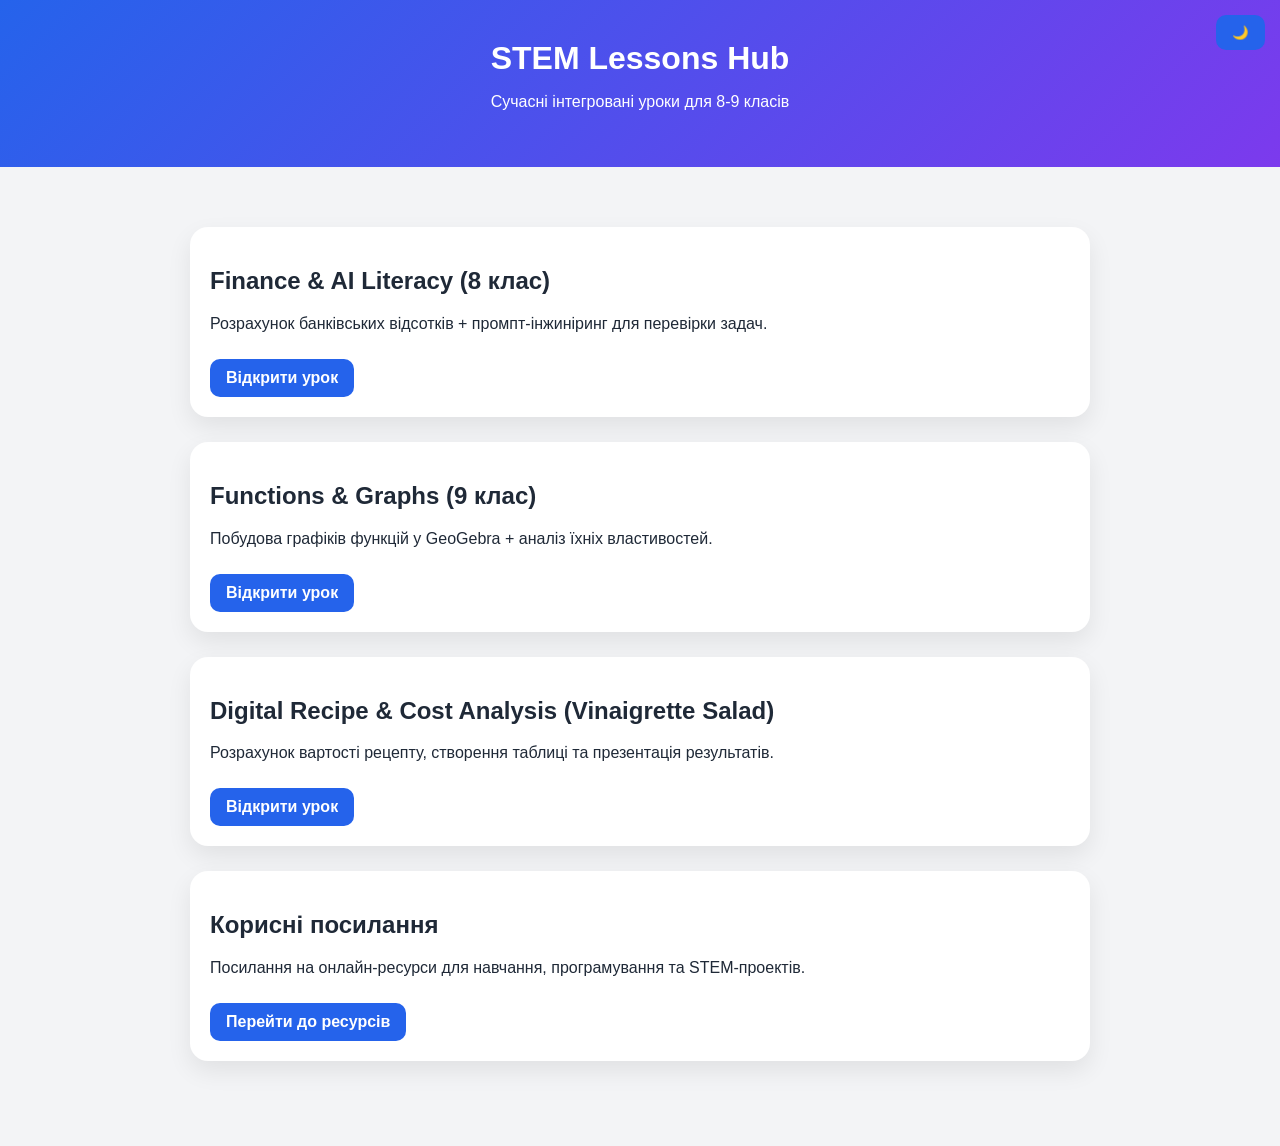
==== index.html @ 32165106 "Rename main page to index for better work of GitHub Pages" ====
<!DOCTYPE html>
<html lang="uk">
<head>
<meta charset="UTF-8">
<meta name="viewport" content="width=device-width, initial-scale=1.0">
<title>STEM Lessons Hub | Сучасний заклад освіти</title>
<style>
:root{
--bg:#f3f4f6;
--card:#ffffff;
--text:#1f2937;
--accent:#2563eb;
--grad:linear-gradient(135deg,#2563eb,#7c3aed);
}

body.dark{
--bg:#0f172a;
--card:#1e293b;
--text:#f1f5f9;
--accent:#60a5fa;
}

body{
margin:0;
font-family:'Segoe UI',sans-serif;
background:var(--bg);
color:var(--text);
transition:0.4s;
}

header{
background:var(--grad);
color:white;
padding:40px 20px;
text-align:center;
}

header h1{margin:0;font-size:32px;}

.container{
max-width:900px;
margin:40px auto;
padding:20px;
}

.card{
background:var(--card);
padding:20px;
border-radius:18px;
margin-bottom:25px;
box-shadow:0 10px 25px rgba(0,0,0,0.08);
transition:0.3s;
}

.card:hover{transform:translateY(-5px);}
.card a{color:white; text-decoration:none; font-weight:bold;}

.btn{
display:inline-block;
margin-top:10px;
padding:10px 16px;
background:var(--accent);
color:white;
border:none;
border-radius:10px;
cursor:pointer;
text-decoration:none;
font-weight:bold;
}

button{
position:fixed;
top:15px;
right:15px;
background:var(--accent);
border:none;
color:white;
padding:10px 16px;
border-radius:10px;
cursor:pointer;
}
</style>
</head>
<body>

<button onclick="toggleTheme()">🌙</button>

<header>
<h1>STEM Lessons Hub</h1>
<p>Сучасні інтегровані уроки для 8-9 класів</p>
</header>

<div class="container">

<div class="card">
<h2>Finance & AI Literacy (8 клас)</h2>
<p>Розрахунок банківських відсотків + промпт-інжиніринг для перевірки задач.</p>
<a href="lesson_one.html" target="_blank" class="btn">Відкрити урок</a>
</div>

<div class="card">
<h2>Functions & Graphs (9 клас)</h2>
<p>Побудова графіків функцій у GeoGebra + аналіз їхніх властивостей.</p>
<a href="lesson_two.html" target="_blank" class="btn">Відкрити урок</a>
</div>

<div class="card">
<h2>Digital Recipe & Cost Analysis (Vinaigrette Salad)</h2>
<p>Розрахунок вартості рецепту, створення таблиці та презентація результатів.</p>
<a href="lesson_three.html" target="_blank" class="btn">Відкрити урок</a>
</div>

<div class="card">
<h2>Корисні посилання</h2>
<p>Посилання на онлайн-ресурси для навчання, програмування та STEM-проектів.</p>
<a href="resources.html" target="_blank" class="btn">Перейти до ресурсів</a>
</div>

</div>

<script>
function toggleTheme(){
document.body.classList.toggle("dark");
}
</script>

</body>
</html>
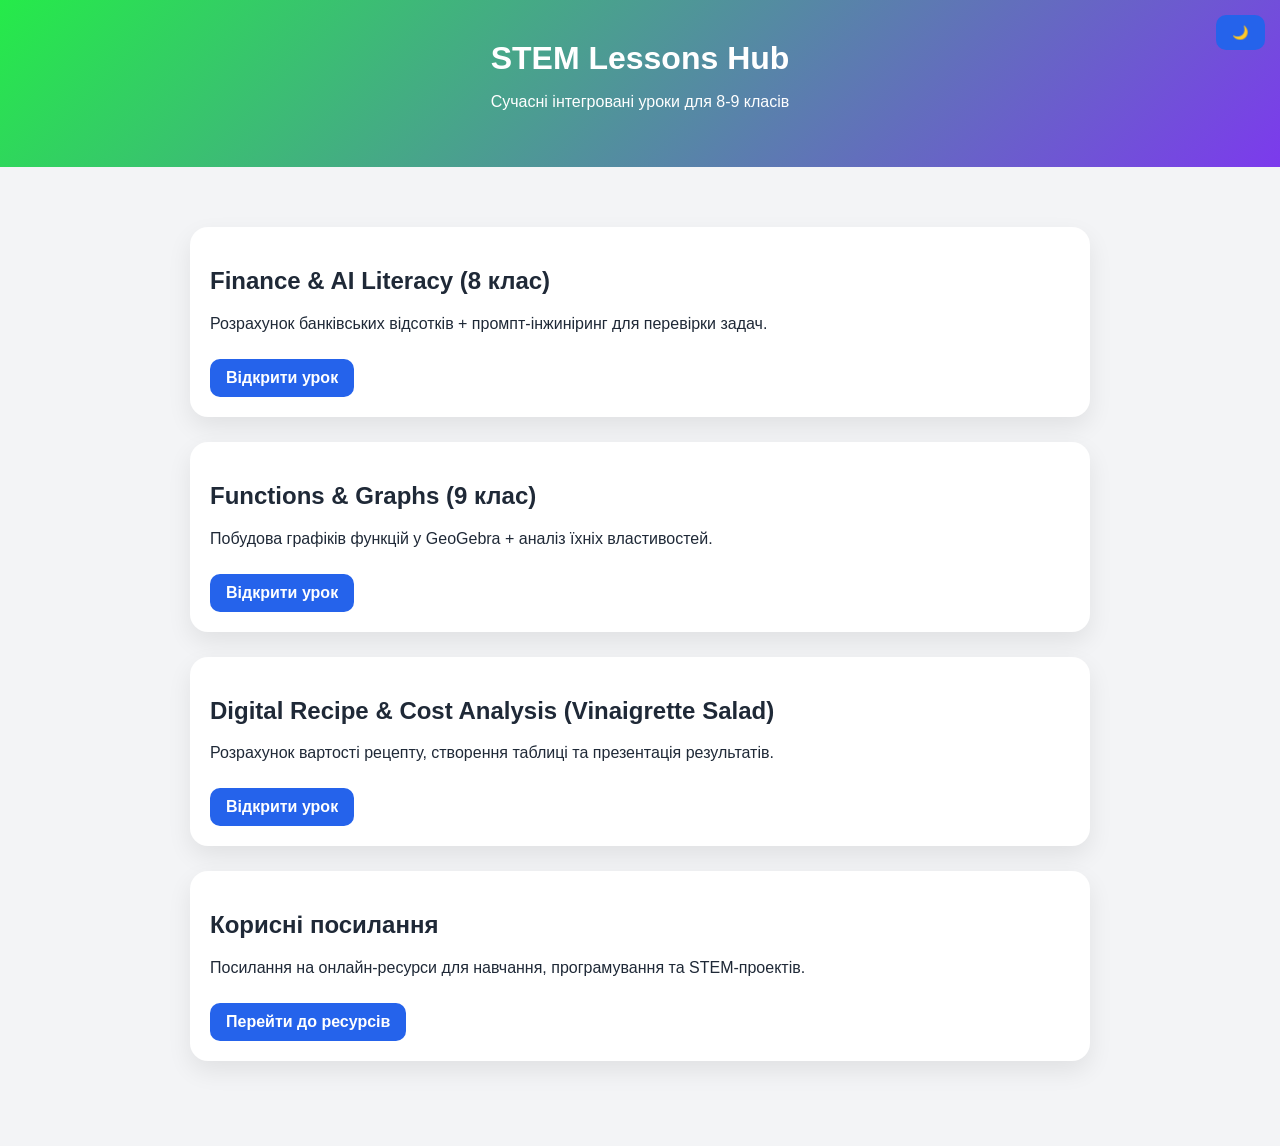
==== commit 2e75f6ae: "Test commit" ====
--- a/index.html
+++ b/index.html
@@ -10,7 +10,7 @@
 --card:#ffffff;
 --text:#1f2937;
 --accent:#2563eb;
---grad:linear-gradient(135deg,#2563eb,#7c3aed);
+--grad:linear-gradient(135deg,#25eb49,#7c3aed);
 }
 
 body.dark{
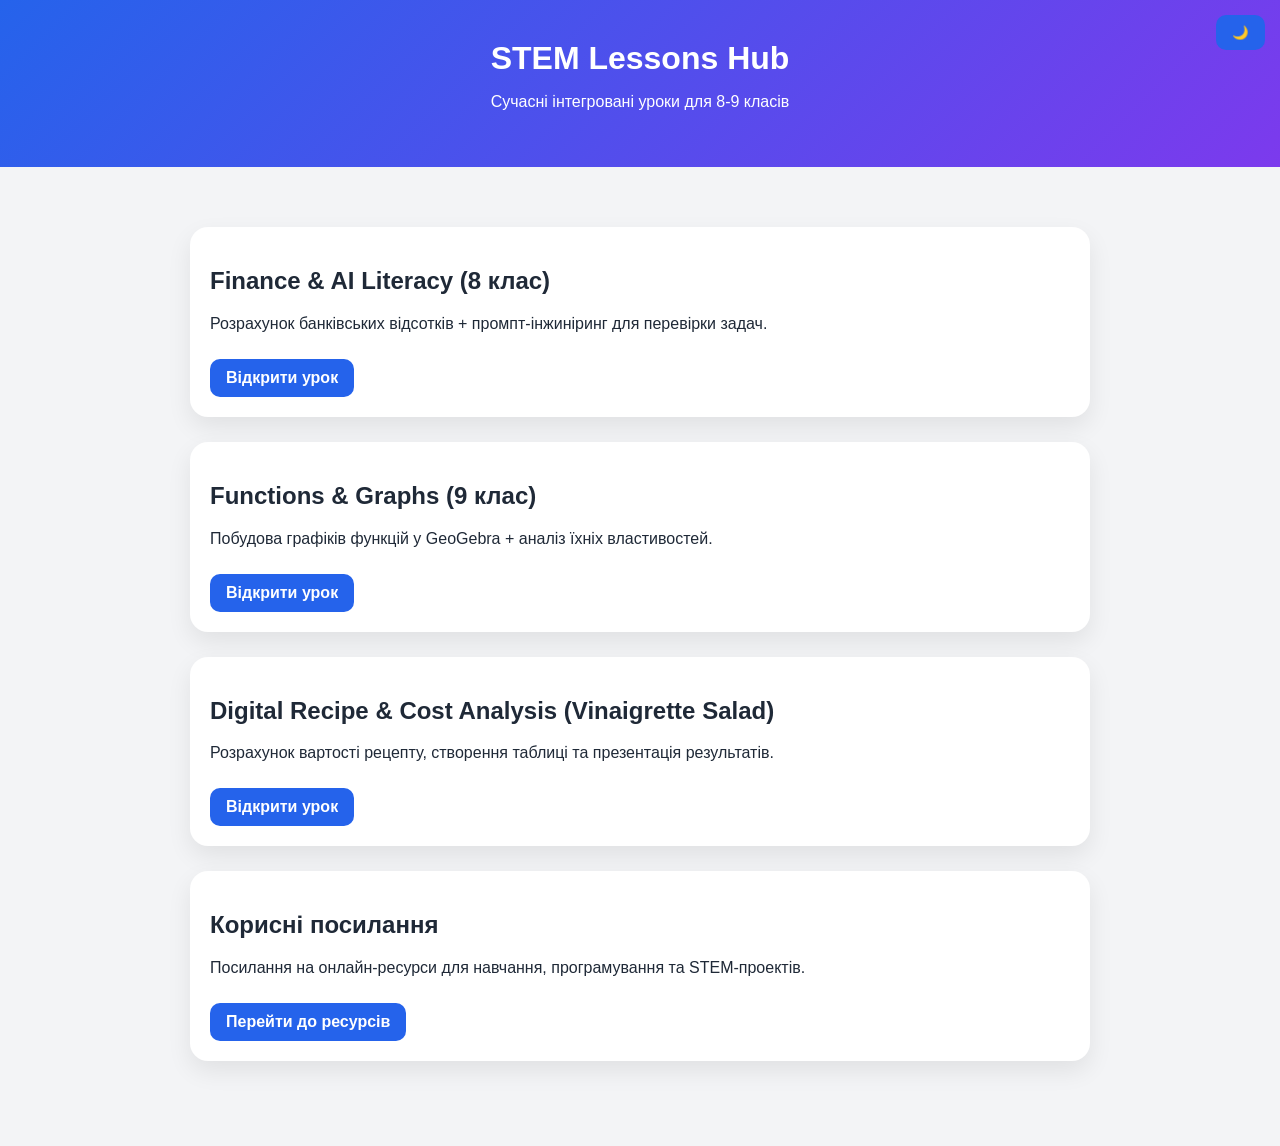
==== commit 6e8f593c: "Remove README.md" ====
--- a/index.html
+++ b/index.html
@@ -10,7 +10,7 @@
 --card:#ffffff;
 --text:#1f2937;
 --accent:#2563eb;
---grad:linear-gradient(135deg,#25eb49,#7c3aed);
+--grad:linear-gradient(135deg,#2563eb,#7c3aed);
 }
 
 body.dark{
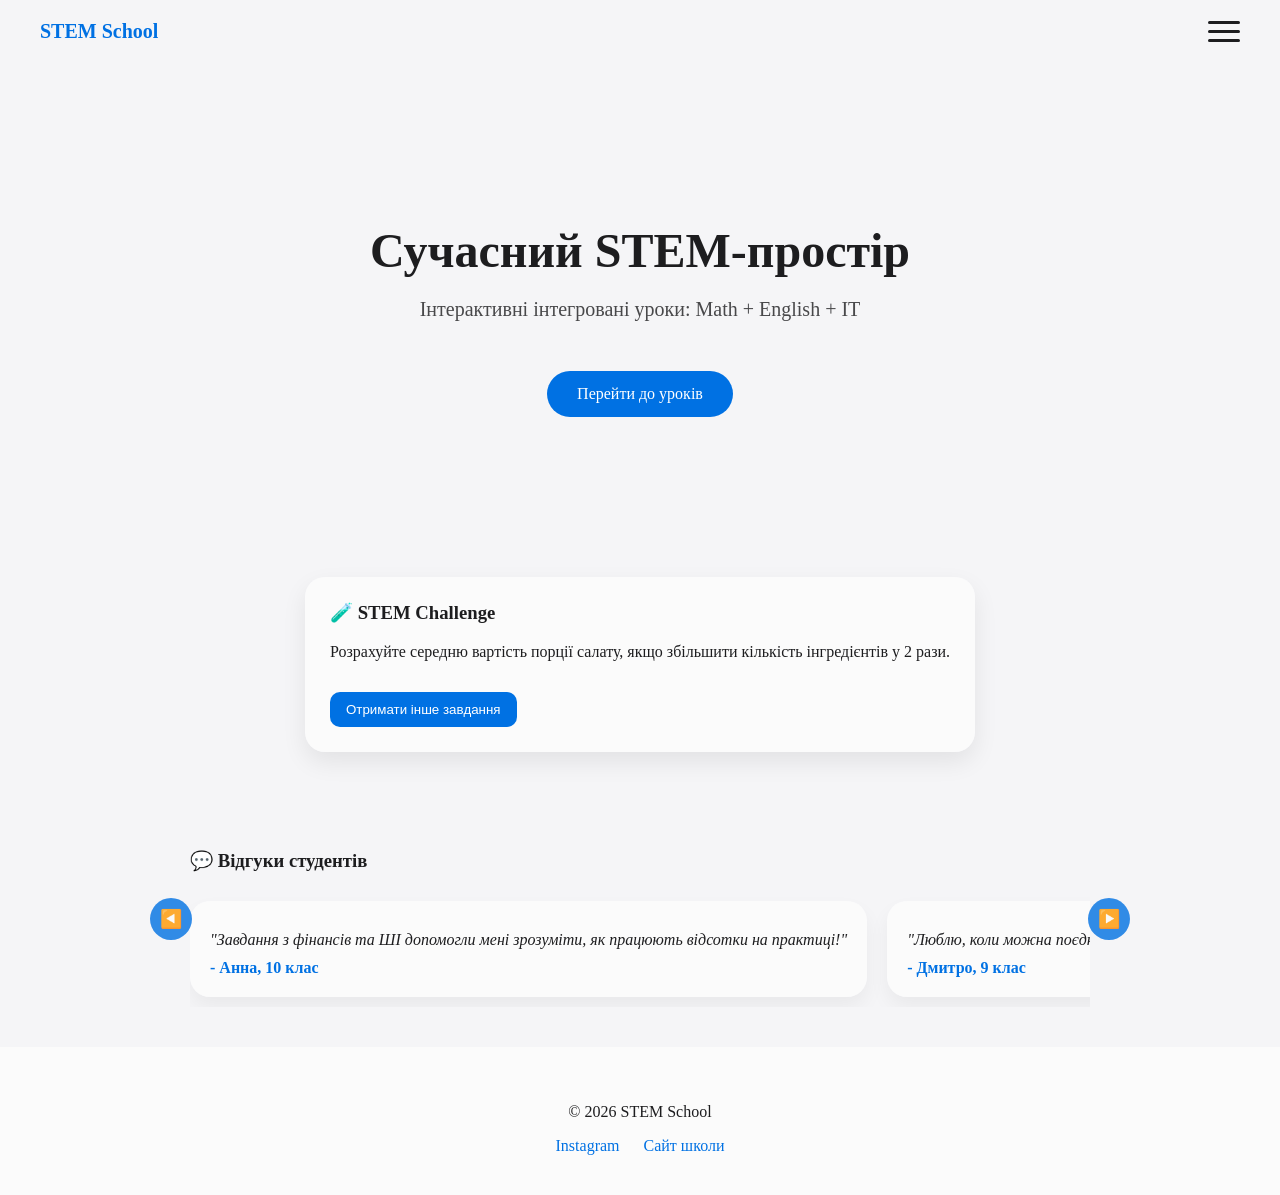
==== commit 9b856fd1: "New hotfix" ====
--- a/index.html
+++ b/index.html
@@ -3,125 +3,420 @@
 <head>
 <meta charset="UTF-8">
 <meta name="viewport" content="width=device-width, initial-scale=1.0">
-<title>STEM Lessons Hub | Сучасний заклад освіти</title>
+<title>STEM Education Platform</title>
+
 <style>
 :root{
---bg:#f3f4f6;
---card:#ffffff;
---text:#1f2937;
---accent:#2563eb;
---grad:linear-gradient(135deg,#2563eb,#7c3aed);
+--bg:#f5f5f7;
+--card:rgba(255,255,255,0.6);
+--text:#1d1d1f;
+--accent:#0071e3;
+--menu-bg:rgba(255,255,255,0.75);
 }
 
 body.dark{
---bg:#0f172a;
---card:#1e293b;
---text:#f1f5f9;
---accent:#60a5fa;
+--bg:#0f0f14;
+--card:rgba(30,30,35,0.6);
+--text:#f5f5f7;
+--accent:#4da3ff;
+--menu-bg:rgba(20,20,25,0.85);
 }
 
 body{
 margin:0;
-font-family:'Segoe UI',sans-serif;
+font-family:-apple-system,BlinkMacSystemFont,"Segoe UI",Roboto;
 background:var(--bg);
 color:var(--text);
+transition:background 0.4s ease,color 0.4s ease;
+overflow-x:hidden;
+display:flex;
+flex-direction:column;
+min-height:100vh;
+}
+
+/* Header */
+header{
+display:flex;
+justify-content:space-between;
+align-items:center;
+padding:20px 40px;
+font-weight:600;
+font-size:20px;
+}
+
+.logo{
+color:var(--accent);
+}
+
+/* Apple Button */
+.menu-btn{
+width:32px;
+height:22px;
+position:relative;
+cursor:pointer;
+z-index:2000;
+}
+
+.menu-btn span{
+position:absolute;
+width:100%;
+height:3px;
+background:var(--text);
+border-radius:3px;
 transition:0.4s;
 }
 
-header{
-background:var(--grad);
-color:white;
-padding:40px 20px;
-text-align:center;
-}
-
-header h1{margin:0;font-size:32px;}
-
-.container{
-max-width:900px;
-margin:40px auto;
-padding:20px;
-}
-
-.card{
-background:var(--card);
-padding:20px;
-border-radius:18px;
-margin-bottom:25px;
-box-shadow:0 10px 25px rgba(0,0,0,0.08);
+.menu-btn span:nth-child(1){top:0;}
+.menu-btn span:nth-child(2){top:9px;}
+.menu-btn span:nth-child(3){top:18px;}
+
+.menu-btn.active span:nth-child(1){
+transform:rotate(45deg);
+top:9px;
+}
+.menu-btn.active span:nth-child(2){
+opacity:0;
+}
+.menu-btn.active span:nth-child(3){
+transform:rotate(-45deg);
+top:9px;
+}
+
+/* Fullscreen Glass Menu */
+.sidebar{
+position:fixed;
+top:0;
+left:0;
+width:100%;
+height:100%;
+background:var(--menu-bg);
+backdrop-filter:blur(20px);
+-webkit-backdrop-filter:blur(20px);
+display:flex;
+flex-direction:column;
+justify-content:center;
+align-items:center;
+gap:30px;
+transform:translateY(-100%);
+transition:transform 0.6s cubic-bezier(.16,1,.3,1);
+z-index:1500;
+}
+
+.sidebar.active{
+transform:translateY(0);
+}
+
+.sidebar a{
+font-size:28px;
+text-decoration:none;
+color:var(--text);
+font-weight:500;
 transition:0.3s;
 }
 
-.card:hover{transform:translateY(-5px);}
-.card a{color:white; text-decoration:none; font-weight:bold;}
-
-.btn{
-display:inline-block;
-margin-top:10px;
-padding:10px 16px;
+.sidebar a:hover{
+color:var(--accent);
+transform:scale(1.05);
+}
+
+/* Dark Mode Toggle */
+.theme-toggle{
+margin-top:40px;
+padding:12px 28px;
+border-radius:30px;
+border:2px solid var(--accent);
+background:transparent;
+color:var(--accent);
+font-size:16px;
+cursor:pointer;
+transition:0.3s;
+}
+
+.theme-toggle:hover{
 background:var(--accent);
 color:white;
-border:none;
-border-radius:10px;
-cursor:pointer;
+}
+
+/* Hero */
+.hero{
+text-align:center;
+padding:120px 20px;
+flex: 1;
+}
+
+.hero h1{
+font-size:48px;
+margin-bottom:20px;
+}
+
+.hero p{
+font-size:20px;
+opacity:0.8;
+flex:1;
+}
+
+.button{
+display:inline-block;
+margin-top:30px;
+padding:14px 30px;
+border-radius:30px;
+background:var(--accent);
+color:white;
 text-decoration:none;
-font-weight:bold;
-}
-
-button{
-position:fixed;
-top:15px;
-right:15px;
-background:var(--accent);
-border:none;
-color:white;
-padding:10px 16px;
-border-radius:10px;
-cursor:pointer;
+font-weight:500;
+transition:0.3s;
+}
+
+.button:hover{
+opacity:0.85;
+}
+
+/* STEM Challenge */
+.stem-challenge{
+  max-width:900px;
+  margin:40px auto;
+  background:var(--card);
+  padding:25px;
+  border-radius:20px;
+  text-align:left;
+  box-shadow:0 10px 25px rgba(0,0,0,0.08);
+}
+.stem-challenge h3{margin-top:0;}
+.stem-challenge button{
+  margin-top:15px;
+  padding:10px 16px;
+  border:none;
+  border-radius:10px;
+  background:var(--accent);
+  color:white;
+  cursor:pointer;
+  transition:0.3s;
+}
+.stem-challenge button:hover{opacity:0.85;}
+
+/* Reviews */
+.reviews{
+  max-width:900px;
+  margin:40px auto;
+  padding:0 20px;
+  position:relative;
+}
+
+.review-row{
+  display:flex;
+  gap:20px;
+  overflow-x:auto;
+  padding:10px 0;
+  scroll-behavior:smooth;
+}
+
+.review-row::-webkit-scrollbar{
+  height:8px;
+}
+
+.review-row::-webkit-scrollbar-thumb{
+  background:var(--accent);
+  border-radius:4px;
+}
+
+.review-row::-webkit-scrollbar-track{
+  background:rgba(0,0,0,0.05);
+}
+
+.review-card{
+  min-width:250px;
+  flex:0 0 auto;
+  background:var(--card);
+  padding:20px;
+  border-radius:20px;
+  box-shadow:0 10px 20px rgba(0,0,0,0.05);
+}
+.review-card p{
+  margin:10px 0;
+  font-style:italic;
+}
+.review-card span{
+  font-weight:bold;
+  color:var(--accent);
+}
+
+/* Review Navigation Buttons */
+.review-btn{
+  position:absolute;
+  top:50%;
+  transform:translateY(-50%);
+  background:var(--accent);
+  color:white;
+  border:none;
+  padding:10px;
+  border-radius:50%;
+  cursor:pointer;
+  z-index:10;
+  font-size:18px;
+  opacity:0.8;
+  transition:0.3s;
+}
+.review-btn:hover{opacity:1;}
+
+#prev-review{left:-20px;}
+#next-review{right:-20px;}
+
+/* Footer */
+footer{
+text-align:center;
+padding:40px 20px;
+background:var(--card);
+margin-top:auto;
+}
+
+footer a{
+margin:0 10px;
+color:var(--accent);
+text-decoration:none;
+font-weight:500;
 }
 </style>
 </head>
 <body>
 
-<button onclick="toggleTheme()">🌙</button>
-
 <header>
-<h1>STEM Lessons Hub</h1>
-<p>Сучасні інтегровані уроки для 8-9 класів</p>
+<div class="logo">STEM School</div>
+
+<div class="menu-btn" id="menuBtn">
+<span></span>
+<span></span>
+<span></span>
+</div>
 </header>
 
-<div class="container">
-
-<div class="card">
-<h2>Finance & AI Literacy (8 клас)</h2>
-<p>Розрахунок банківських відсотків + промпт-інжиніринг для перевірки задач.</p>
-<a href="lesson_one.html" target="_blank" class="btn">Відкрити урок</a>
+<!-- Apple Fullscreen Menu -->
+<div class="sidebar" id="sidebar">
+<a href="resources.html">Корисні ресурси</a>
+<a href="menu.html">Меню уроків</a>
+
+<button class="theme-toggle" id="themeToggle">
+🌙 Темна тема
+</button>
 </div>
 
-<div class="card">
-<h2>Functions & Graphs (9 клас)</h2>
-<p>Побудова графіків функцій у GeoGebra + аналіз їхніх властивостей.</p>
-<a href="lesson_two.html" target="_blank" class="btn">Відкрити урок</a>
-</div>
-
-<div class="card">
-<h2>Digital Recipe & Cost Analysis (Vinaigrette Salad)</h2>
-<p>Розрахунок вартості рецепту, створення таблиці та презентація результатів.</p>
-<a href="lesson_three.html" target="_blank" class="btn">Відкрити урок</a>
-</div>
-
-<div class="card">
-<h2>Корисні посилання</h2>
-<p>Посилання на онлайн-ресурси для навчання, програмування та STEM-проектів.</p>
-<a href="resources.html" target="_blank" class="btn">Перейти до ресурсів</a>
-</div>
-
-</div>
+<section class="hero">
+<h1>Сучасний STEM-простір</h1>
+<p>Інтерактивні інтегровані уроки: Math + English + IT</p>
+<a href="menu.html" class="button">Перейти до уроків</a>
+</section>
+
+<section class="stem-challenge">
+  <h3>🧪 STEM Challenge</h3>
+  <p id="challenge-text"></p>
+  <button onclick="newChallenge()">Отримати інше завдання</button>
+</section>
+
+<section class="reviews">
+  <h3>💬 Відгуки студентів</h3>
+  <button class="review-btn" id="prev-review">◀️</button>
+  <div class="review-row" id="review-row">
+    <div class="review-card">
+      <p>"Завдання з фінансів та ШІ допомогли мені зрозуміти, як працюють відсотки на практиці!"</p>
+      <span>- Анна, 10 клас</span>
+    </div>
+    <div class="review-card">
+      <p>"Люблю, коли можна поєднати англійську і математику в одному уроці – це реально мотивує!"</p>
+      <span>- Дмитро, 9 клас</span>
+    </div>
+    <div class="review-card">
+      <p>"Практика з Excel/Google Sheets допомогла мені створювати власні фінансові таблиці."</p>
+      <span>- Софія, 11 клас</span>
+    </div>
+    <div class="review-card">
+      <p>"STEM-завдання мотивують робити все практично та цікаво!"</p>
+      <span>- Ігор, 10 клас</span>
+    </div>
+  </div>
+  <button class="review-btn" id="next-review">▶️</button>
+</section>
+
+<footer>
+<p>© 2026 STEM School</p>
+<a href="https://www.instagram.com/gimnasium942024/" target="_blank">Instagram</a>
+<a href="https://school94zp.klasna.com/" target="_blank">Сайт школи</a>
+</footer>
 
 <script>
-function toggleTheme(){
+const menuBtn = document.getElementById("menuBtn");
+const sidebar = document.getElementById("sidebar");
+const themeToggle = document.getElementById("themeToggle");
+
+/* Menu Toggle */
+menuBtn.addEventListener("click", () => {
+menuBtn.classList.toggle("active");
+sidebar.classList.toggle("active");
+document.body.style.overflow = sidebar.classList.contains("active") ? "hidden" : "auto";
+});
+
+/* Theme Toggle */
+function updateThemeButton(){
+themeToggle.textContent = document.body.classList.contains("dark") ? "☀️ Світла тема" : "🌙 Темна тема";
+}
+
+themeToggle.addEventListener("click", () => {
 document.body.classList.toggle("dark");
-}
+localStorage.setItem("theme", document.body.classList.contains("dark") ? "dark" : "light");
+updateThemeButton();
+});
+
+/* Load Saved Theme */
+if(localStorage.getItem("theme") === "dark"){
+document.body.classList.add("dark");
+}
+
+updateThemeButton();
+
+/* STEM Challenges */
+const challenges = [
+  "Розрахуйте середню вартість порції салату, якщо збільшити кількість інгредієнтів у 2 рази.",
+  "Створіть формули в Google Sheets для автоматичного підрахунку вартості страви.",
+  "Проаналізуйте, як зміна ціни інгредієнтів впливає на загальний бюджет рецепту.",
+  "Побудуйте графік залежності вартості від кількості порцій у Excel або Sheets.",
+  "Створіть таблицю для порівняння вартості декількох рецептів та визначте найдешевший варіант."
+];
+
+function newChallenge(){
+  const idx = Math.floor(Math.random()*challenges.length);
+  document.getElementById("challenge-text").textContent = challenges[idx];
+}
+
+newChallenge();
+
+/* Reviews AutoScroll */
+const reviewRow = document.getElementById("review-row");
+let autoScroll = true;
+let scrollPos = 0;
+
+function autoScrollReviews(){
+  if(autoScroll){
+    scrollPos += 1;
+    if(scrollPos >= reviewRow.scrollWidth - reviewRow.clientWidth){
+      scrollPos = 0;
+    }
+    reviewRow.scrollTo({left: scrollPos, behavior:'smooth'});
+  }
+  requestAnimationFrame(autoScrollReviews);
+}
+autoScrollReviews();
+
+/* Pause on Hover */
+reviewRow.addEventListener("mouseenter", ()=> autoScroll=false);
+reviewRow.addEventListener("mouseleave", ()=> autoScroll=true);
+
+/* Manual Scroll Buttons */
+document.getElementById("prev-review").addEventListener("click", ()=>{
+  autoScroll = false;
+  reviewRow.scrollBy({left:-260, behavior:'smooth'});
+});
+document.getElementById("next-review").addEventListener("click", ()=>{
+  autoScroll = false;
+  reviewRow.scrollBy({left:260, behavior:'smooth'});
+});
 </script>
 
 </body>
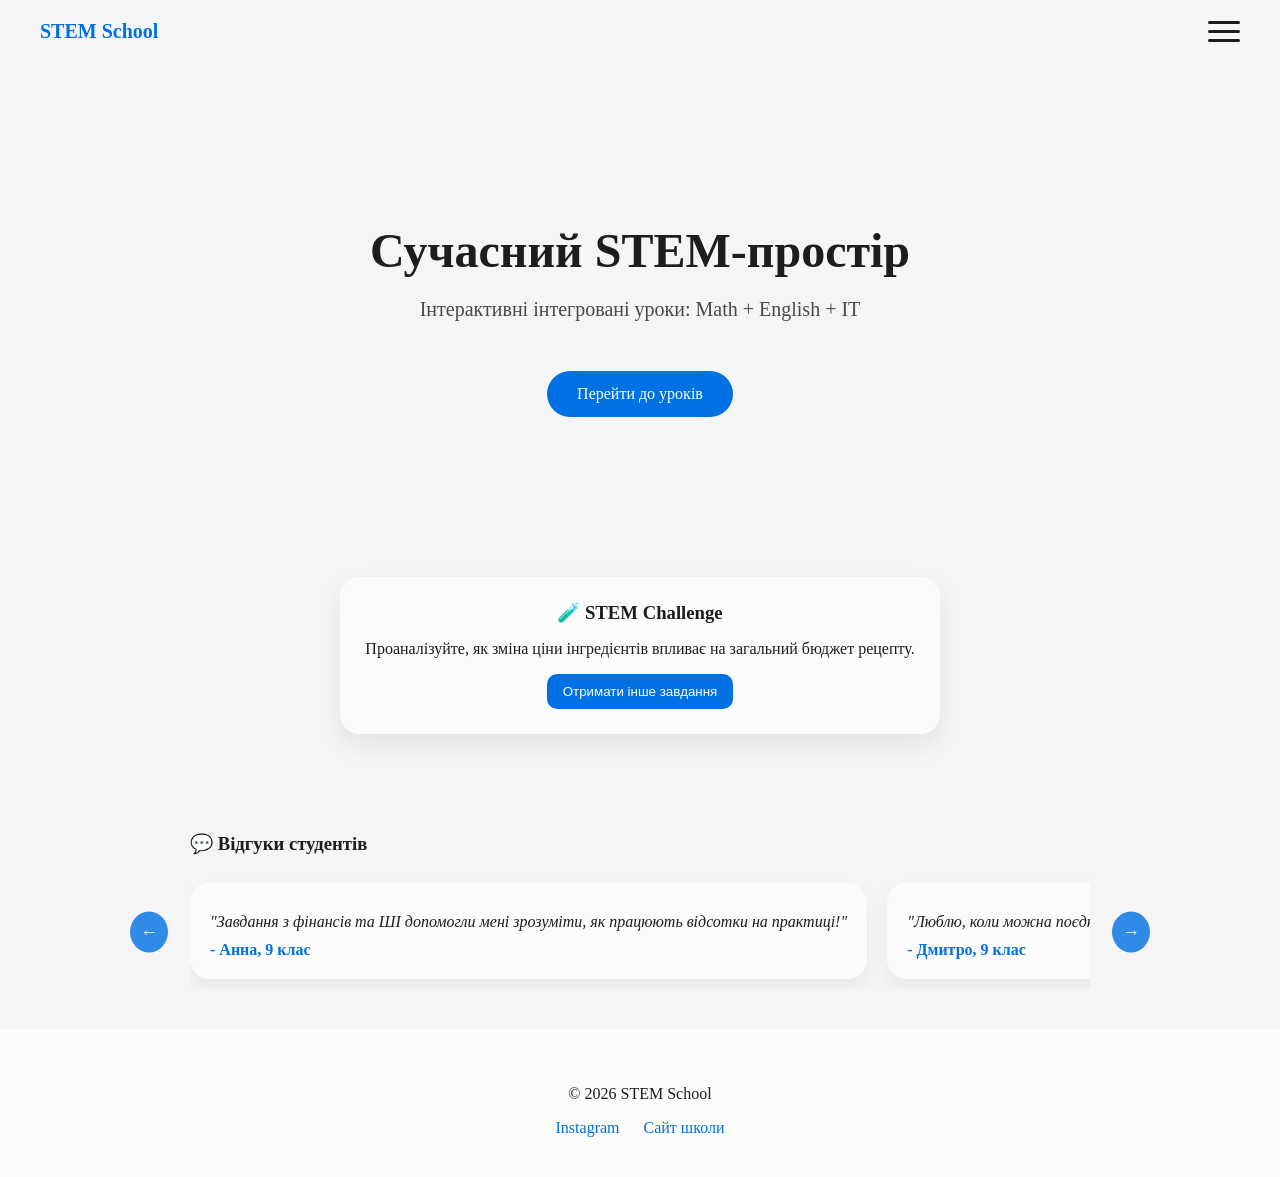
==== commit 5209cc3a: "Fix buttons on review block" ====
--- a/index.html
+++ b/index.html
@@ -181,7 +181,9 @@
   text-align:left;
   box-shadow:0 10px 25px rgba(0,0,0,0.08);
 }
-.stem-challenge h3{margin-top:0;}
+.stem-challenge h3{margin-top:0;
+display: block; text-align: center;
+}
 .stem-challenge button{
   margin-top:15px;
   padding:10px 16px;
@@ -255,6 +257,9 @@
   font-size:18px;
   opacity:0.8;
   transition:0.3s;
+  margin-top: 30px;
+  margin-left: -20px;
+  margin-right: -20px;
 }
 .review-btn:hover{opacity:1;}
 
@@ -306,18 +311,18 @@
 </section>
 
 <section class="stem-challenge">
-  <h3>🧪 STEM Challenge</h3>
+  <h3 style="margin: 0 auto; display: block;">🧪 STEM Challenge</h3>
   <p id="challenge-text"></p>
-  <button onclick="newChallenge()">Отримати інше завдання</button>
+  <button onclick="newChallenge()" style="margin: 0 auto; display: block;">Отримати інше завдання</button>
 </section>
 
 <section class="reviews">
   <h3>💬 Відгуки студентів</h3>
-  <button class="review-btn" id="prev-review">◀️</button>
+  <button class="review-btn" id="prev-review"> ← </button>
   <div class="review-row" id="review-row">
     <div class="review-card">
       <p>"Завдання з фінансів та ШІ допомогли мені зрозуміти, як працюють відсотки на практиці!"</p>
-      <span>- Анна, 10 клас</span>
+      <span>- Анна, 9 клас</span>
     </div>
     <div class="review-card">
       <p>"Люблю, коли можна поєднати англійську і математику в одному уроці – це реально мотивує!"</p>
@@ -325,14 +330,14 @@
     </div>
     <div class="review-card">
       <p>"Практика з Excel/Google Sheets допомогла мені створювати власні фінансові таблиці."</p>
-      <span>- Софія, 11 клас</span>
+      <span>- Софія, 8 клас</span>
     </div>
     <div class="review-card">
       <p>"STEM-завдання мотивують робити все практично та цікаво!"</p>
-      <span>- Ігор, 10 клас</span>
+      <span>- Ігор, 8 клас</span>
     </div>
   </div>
-  <button class="review-btn" id="next-review">▶️</button>
+  <button class="review-btn" id="next-review"> → </button>
 </section>
 
 <footer>
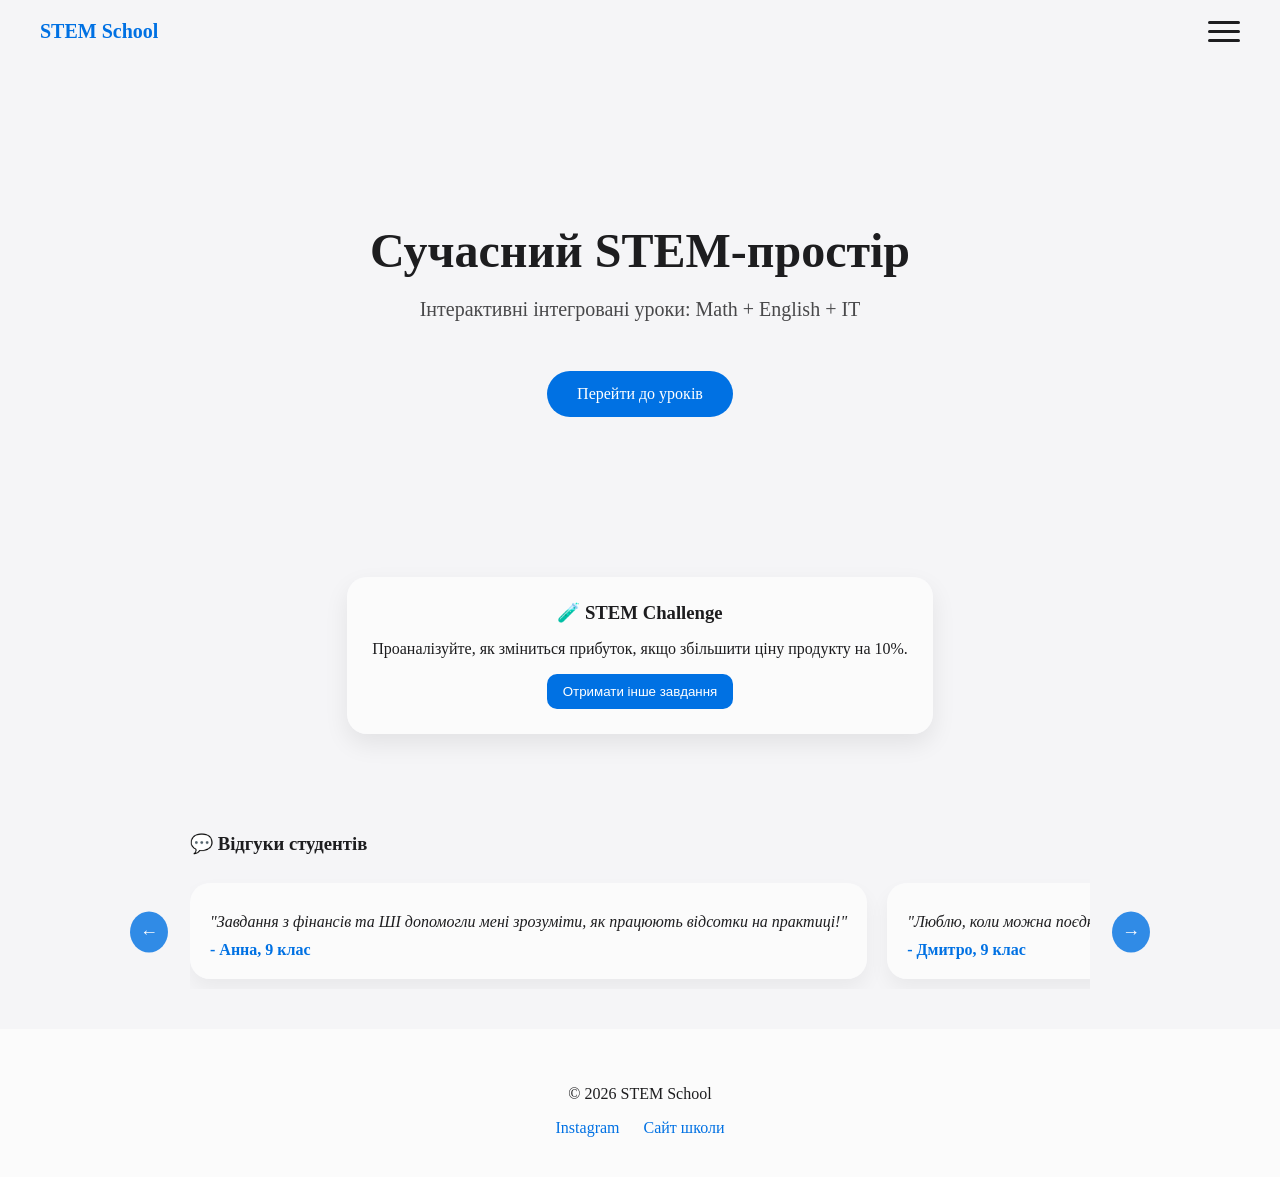
==== commit 04c3efa3: "New Apple Glass redesign" ====
--- a/index.html
+++ b/index.html
@@ -378,11 +378,21 @@
 
 /* STEM Challenges */
 const challenges = [
-  "Розрахуйте середню вартість порції салату, якщо збільшити кількість інгредієнтів у 2 рази.",
-  "Створіть формули в Google Sheets для автоматичного підрахунку вартості страви.",
-  "Проаналізуйте, як зміна ціни інгредієнтів впливає на загальний бюджет рецепту.",
-  "Побудуйте графік залежності вартості від кількості порцій у Excel або Sheets.",
-  "Створіть таблицю для порівняння вартості декількох рецептів та визначте найдешевший варіант."
+  "Розрахуйте собівартість страви, якщо ціни на інгредієнти зміняться на 15%.",
+  "Створіть модель бюджету класного заходу та автоматизуйте підрахунки в Google Sheets.",
+  "Перекладіть інструкцію рецепту англійською та визначте кількість калорій на одну порцію.",
+  "Побудуйте діаграму витрат (інгредієнти, упаковка, доставка) у відсотках.",
+  "Створіть міні-калькулятор вартості порцій за допомогою HTML + JavaScript.",
+  "Проаналізуйте, як зміниться прибуток, якщо збільшити ціну продукту на 10%.",
+  "Розробіть алгоритм розрахунку знижки для різних категорій покупців.",
+  "Змоделюйте ситуацію: як зміниться бюджет сім’ї при зростанні цін на 8%?",
+  "Порівняйте ціни в різних магазинах та визначте найвигідніший варіант.",
+  "Створіть таблицю обліку витрат і побудуйте графік економії за місяць.",
+  "Розрахуйте середнє арифметичне, моду та медіану витрат за тиждень.",
+  "Розробіть англомовну презентацію з фінансовими розрахунками.",
+  "Створіть просту програму для підрахунку ПДВ (VAT) у різних країнах.",
+  "Проаналізуйте дані опитування класу та візуалізуйте результати у вигляді діаграми.",
+  "Розробіть власний STEM-проєкт: бюджет стартапу та прогноз прибутку на 3 місяці."
 ];
 
 function newChallenge(){
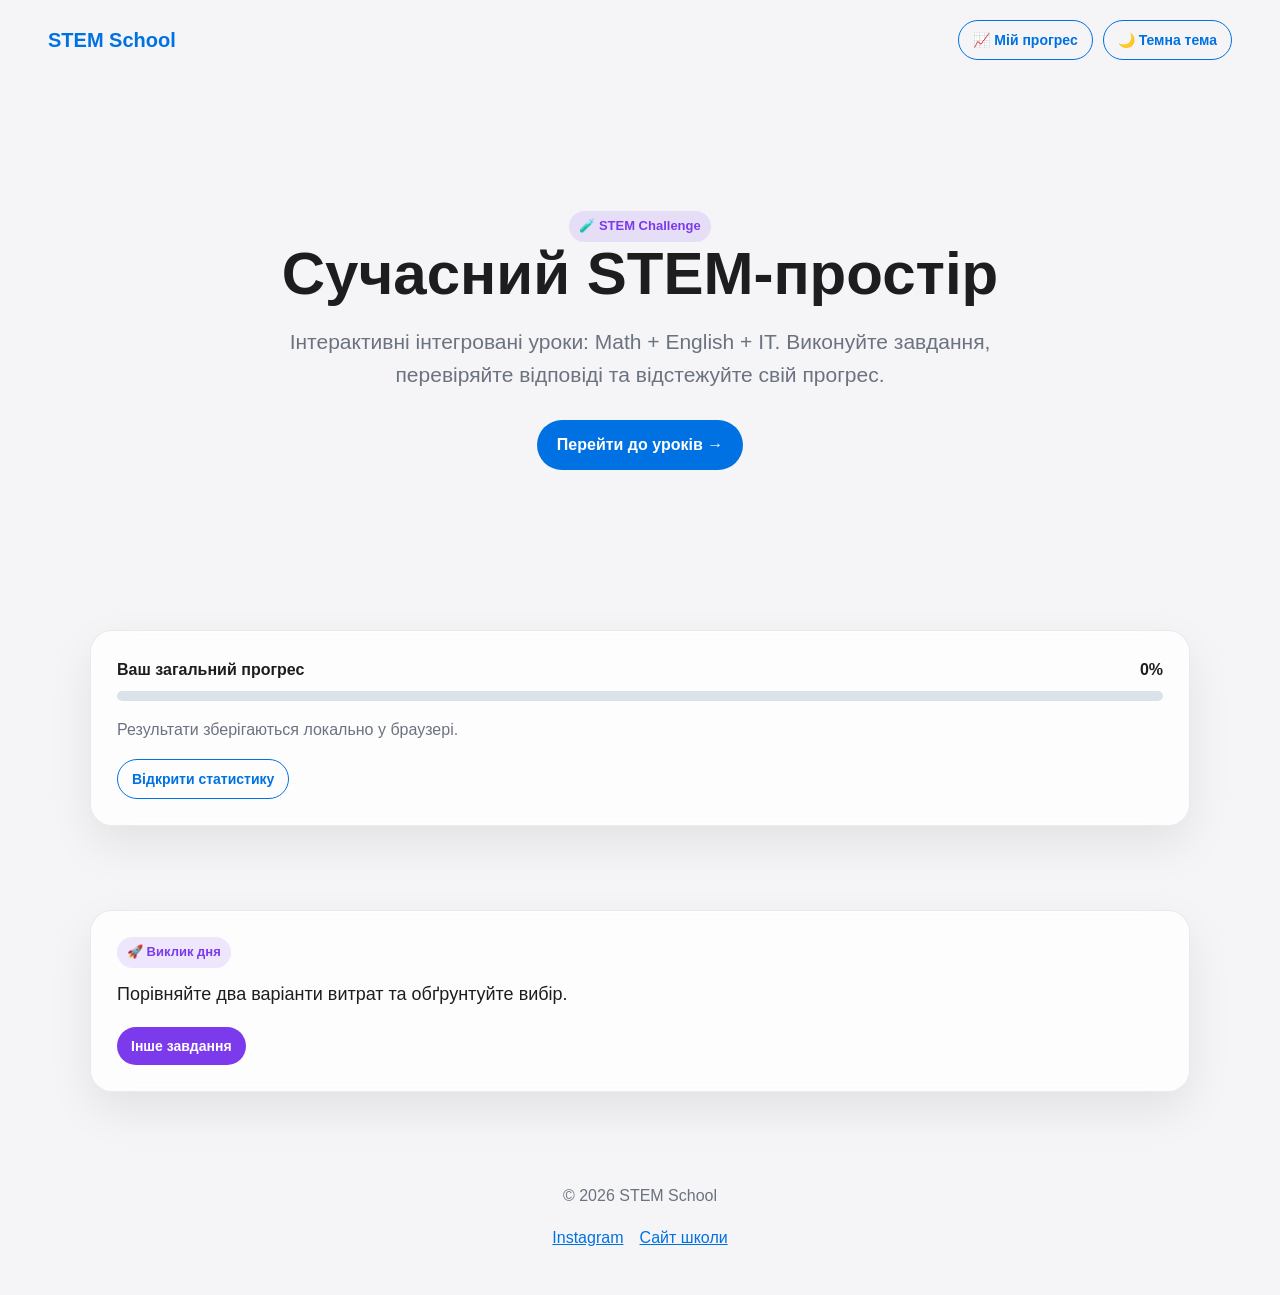
==== commit f946c484: "update" ====
--- a/index.html
+++ b/index.html
@@ -1,438 +1,44 @@
-<!DOCTYPE html>
-<html lang="uk">
-<head>
-<meta charset="UTF-8">
-<meta name="viewport" content="width=device-width, initial-scale=1.0">
-<title>STEM Education Platform</title>
-
-<style>
-:root{
---bg:#f5f5f7;
---card:rgba(255,255,255,0.6);
---text:#1d1d1f;
---accent:#0071e3;
---menu-bg:rgba(255,255,255,0.75);
-}
-
-body.dark{
---bg:#0f0f14;
---card:rgba(30,30,35,0.6);
---text:#f5f5f7;
---accent:#4da3ff;
---menu-bg:rgba(20,20,25,0.85);
-}
-
-body{
-margin:0;
-font-family:-apple-system,BlinkMacSystemFont,"Segoe UI",Roboto;
-background:var(--bg);
-color:var(--text);
-transition:background 0.4s ease,color 0.4s ease;
-overflow-x:hidden;
-display:flex;
-flex-direction:column;
-min-height:100vh;
-}
-
-/* Header */
-header{
-display:flex;
-justify-content:space-between;
-align-items:center;
-padding:20px 40px;
-font-weight:600;
-font-size:20px;
-}
-
-.logo{
-color:var(--accent);
-}
-
-/* Apple Button */
-.menu-btn{
-width:32px;
-height:22px;
-position:relative;
-cursor:pointer;
-z-index:2000;
-}
-
-.menu-btn span{
-position:absolute;
-width:100%;
-height:3px;
-background:var(--text);
-border-radius:3px;
-transition:0.4s;
-}
-
-.menu-btn span:nth-child(1){top:0;}
-.menu-btn span:nth-child(2){top:9px;}
-.menu-btn span:nth-child(3){top:18px;}
-
-.menu-btn.active span:nth-child(1){
-transform:rotate(45deg);
-top:9px;
-}
-.menu-btn.active span:nth-child(2){
-opacity:0;
-}
-.menu-btn.active span:nth-child(3){
-transform:rotate(-45deg);
-top:9px;
-}
-
-/* Fullscreen Glass Menu */
-.sidebar{
-position:fixed;
-top:0;
-left:0;
-width:100%;
-height:100%;
-background:var(--menu-bg);
-backdrop-filter:blur(20px);
--webkit-backdrop-filter:blur(20px);
-display:flex;
-flex-direction:column;
-justify-content:center;
-align-items:center;
-gap:30px;
-transform:translateY(-100%);
-transition:transform 0.6s cubic-bezier(.16,1,.3,1);
-z-index:1500;
-}
-
-.sidebar.active{
-transform:translateY(0);
-}
-
-.sidebar a{
-font-size:28px;
-text-decoration:none;
-color:var(--text);
-font-weight:500;
-transition:0.3s;
-}
-
-.sidebar a:hover{
-color:var(--accent);
-transform:scale(1.05);
-}
-
-/* Dark Mode Toggle */
-.theme-toggle{
-margin-top:40px;
-padding:12px 28px;
-border-radius:30px;
-border:2px solid var(--accent);
-background:transparent;
-color:var(--accent);
-font-size:16px;
-cursor:pointer;
-transition:0.3s;
-}
-
-.theme-toggle:hover{
-background:var(--accent);
-color:white;
-}
-
-/* Hero */
-.hero{
-text-align:center;
-padding:120px 20px;
-flex: 1;
-}
-
-.hero h1{
-font-size:48px;
-margin-bottom:20px;
-}
-
-.hero p{
-font-size:20px;
-opacity:0.8;
-flex:1;
-}
-
-.button{
-display:inline-block;
-margin-top:30px;
-padding:14px 30px;
-border-radius:30px;
-background:var(--accent);
-color:white;
-text-decoration:none;
-font-weight:500;
-transition:0.3s;
-}
-
-.button:hover{
-opacity:0.85;
-}
-
-/* STEM Challenge */
-.stem-challenge{
-  max-width:900px;
-  margin:40px auto;
-  background:var(--card);
-  padding:25px;
-  border-radius:20px;
-  text-align:left;
-  box-shadow:0 10px 25px rgba(0,0,0,0.08);
-}
-.stem-challenge h3{margin-top:0;
-display: block; text-align: center;
-}
-.stem-challenge button{
-  margin-top:15px;
-  padding:10px 16px;
-  border:none;
-  border-radius:10px;
-  background:var(--accent);
-  color:white;
-  cursor:pointer;
-  transition:0.3s;
-}
-.stem-challenge button:hover{opacity:0.85;}
-
-/* Reviews */
-.reviews{
-  max-width:900px;
-  margin:40px auto;
-  padding:0 20px;
-  position:relative;
-}
-
-.review-row{
-  display:flex;
-  gap:20px;
-  overflow-x:auto;
-  padding:10px 0;
-  scroll-behavior:smooth;
-}
-
-.review-row::-webkit-scrollbar{
-  height:8px;
-}
-
-.review-row::-webkit-scrollbar-thumb{
-  background:var(--accent);
-  border-radius:4px;
-}
-
-.review-row::-webkit-scrollbar-track{
-  background:rgba(0,0,0,0.05);
-}
-
-.review-card{
-  min-width:250px;
-  flex:0 0 auto;
-  background:var(--card);
-  padding:20px;
-  border-radius:20px;
-  box-shadow:0 10px 20px rgba(0,0,0,0.05);
-}
-.review-card p{
-  margin:10px 0;
-  font-style:italic;
-}
-.review-card span{
-  font-weight:bold;
-  color:var(--accent);
-}
-
-/* Review Navigation Buttons */
-.review-btn{
-  position:absolute;
-  top:50%;
-  transform:translateY(-50%);
-  background:var(--accent);
-  color:white;
-  border:none;
-  padding:10px;
-  border-radius:50%;
-  cursor:pointer;
-  z-index:10;
-  font-size:18px;
-  opacity:0.8;
-  transition:0.3s;
-  margin-top: 30px;
-  margin-left: -20px;
-  margin-right: -20px;
-}
-.review-btn:hover{opacity:1;}
-
-#prev-review{left:-20px;}
-#next-review{right:-20px;}
-
-/* Footer */
-footer{
-text-align:center;
-padding:40px 20px;
-background:var(--card);
-margin-top:auto;
-}
-
-footer a{
-margin:0 10px;
-color:var(--accent);
-text-decoration:none;
-font-weight:500;
-}
-</style>
-</head>
-<body>
-
-<header>
-<div class="logo">STEM School</div>
-
-<div class="menu-btn" id="menuBtn">
-<span></span>
-<span></span>
-<span></span>
-</div>
-</header>
-
-<!-- Apple Fullscreen Menu -->
-<div class="sidebar" id="sidebar">
-<a href="resources.html">Корисні ресурси</a>
-<a href="menu.html">Меню уроків</a>
-
-<button class="theme-toggle" id="themeToggle">
-🌙 Темна тема
-</button>
-</div>
-
-<section class="hero">
+<!doctype html>
+<html lang="uk"><head>
+<meta charset="utf-8"><meta name="viewport" content="width=device-width,initial-scale=1">
+<title>STEM School — сучасний STEM-простір</title>
+<link rel="stylesheet" href="css/common.css"><script src="js/progress.js"></script><script src="js/theme.js"></script>
+</head><body>
+<header class="site-header"><a class="logo" href="index.html">STEM School</a><div class="header-actions">
+<a class="btn secondary small" href="progress.html">📈 Мій прогрес</a><button class="btn secondary small" data-theme-toggle>🌙 Темна тема</button>
+</div></header>
+<main>
+<section class="hero container">
+<span class="badge">🧪 STEM Challenge</span>
 <h1>Сучасний STEM-простір</h1>
-<p>Інтерактивні інтегровані уроки: Math + English + IT</p>
-<a href="menu.html" class="button">Перейти до уроків</a>
+<p>Інтерактивні інтегровані уроки: Math + English + IT. Виконуйте завдання, перевіряйте відповіді та відстежуйте свій прогрес.</p>
+<a class="button" href="menu.html">Перейти до уроків →</a>
 </section>
-
-<section class="stem-challenge">
-  <h3 style="margin: 0 auto; display: block;">🧪 STEM Challenge</h3>
-  <p id="challenge-text"></p>
-  <button onclick="newChallenge()" style="margin: 0 auto; display: block;">Отримати інше завдання</button>
-</section>
-
-<section class="reviews">
-  <h3>💬 Відгуки студентів</h3>
-  <button class="review-btn" id="prev-review"> ← </button>
-  <div class="review-row" id="review-row">
-    <div class="review-card">
-      <p>"Завдання з фінансів та ШІ допомогли мені зрозуміти, як працюють відсотки на практиці!"</p>
-      <span>- Анна, 9 клас</span>
-    </div>
-    <div class="review-card">
-      <p>"Люблю, коли можна поєднати англійську і математику в одному уроці – це реально мотивує!"</p>
-      <span>- Дмитро, 9 клас</span>
-    </div>
-    <div class="review-card">
-      <p>"Практика з Excel/Google Sheets допомогла мені створювати власні фінансові таблиці."</p>
-      <span>- Софія, 8 клас</span>
-    </div>
-    <div class="review-card">
-      <p>"STEM-завдання мотивують робити все практично та цікаво!"</p>
-      <span>- Ігор, 8 клас</span>
-    </div>
-  </div>
-  <button class="review-btn" id="next-review"> → </button>
-</section>
-
-<footer>
-<p>© 2026 STEM School</p>
-<a href="https://www.instagram.com/gimnasium942024/" target="_blank">Instagram</a>
-<a href="https://school94zp.klasna.com/" target="_blank">Сайт школи</a>
-</footer>
-
-<script>
-const menuBtn = document.getElementById("menuBtn");
-const sidebar = document.getElementById("sidebar");
-const themeToggle = document.getElementById("themeToggle");
-
-/* Menu Toggle */
-menuBtn.addEventListener("click", () => {
-menuBtn.classList.toggle("active");
-sidebar.classList.toggle("active");
-document.body.style.overflow = sidebar.classList.contains("active") ? "hidden" : "auto";
-});
-
-/* Theme Toggle */
-function updateThemeButton(){
-themeToggle.textContent = document.body.classList.contains("dark") ? "☀️ Світла тема" : "🌙 Темна тема";
-}
-
-themeToggle.addEventListener("click", () => {
-document.body.classList.toggle("dark");
-localStorage.setItem("theme", document.body.classList.contains("dark") ? "dark" : "light");
-updateThemeButton();
-});
-
-/* Load Saved Theme */
-if(localStorage.getItem("theme") === "dark"){
-document.body.classList.add("dark");
-}
-
-updateThemeButton();
-
-/* STEM Challenges */
-const challenges = [
-  "Розрахуйте собівартість страви, якщо ціни на інгредієнти зміняться на 15%.",
-  "Створіть модель бюджету класного заходу та автоматизуйте підрахунки в Google Sheets.",
-  "Перекладіть інструкцію рецепту англійською та визначте кількість калорій на одну порцію.",
-  "Побудуйте діаграму витрат (інгредієнти, упаковка, доставка) у відсотках.",
-  "Створіть міні-калькулятор вартості порцій за допомогою HTML + JavaScript.",
-  "Проаналізуйте, як зміниться прибуток, якщо збільшити ціну продукту на 10%.",
-  "Розробіть алгоритм розрахунку знижки для різних категорій покупців.",
-  "Змоделюйте ситуацію: як зміниться бюджет сім’ї при зростанні цін на 8%?",
-  "Порівняйте ціни в різних магазинах та визначте найвигідніший варіант.",
-  "Створіть таблицю обліку витрат і побудуйте графік економії за місяць.",
-  "Розрахуйте середнє арифметичне, моду та медіану витрат за тиждень.",
-  "Розробіть англомовну презентацію з фінансовими розрахунками.",
-  "Створіть просту програму для підрахунку ПДВ (VAT) у різних країнах.",
-  "Проаналізуйте дані опитування класу та візуалізуйте результати у вигляді діаграми.",
-  "Розробіть власний STEM-проєкт: бюджет стартапу та прогноз прибутку на 3 місяці."
+<section class="container section"><div class="card">
+<div class="progress-line"><strong>Ваш загальний прогрес</strong><strong data-overall-progress>0%</strong></div>
+<div class="progress-track"><div class="progress-fill" data-progress-fill="lesson_one"></div></div>
+<p class="muted">Результати зберігаються локально у браузері.</p>
+<a class="btn secondary small" href="progress.html">Відкрити статистику</a>
+</div></section>
+<section class="container section"><div class="card stem-challenge">
+<span class="badge">🚀 Виклик дня</span><p id="challenge-text" class="challenge-text"></p>
+<button id="new-challenge" class="btn purple small">Інше завдання</button>
+</div></section>
+</main>
+<footer><p>© 2026 STEM School</p><a href="https://www.instagram.com/gimnasium942024/" target="_blank" rel="noopener">Instagram</a><a href="https://school94zp.klasna.com/" target="_blank" rel="noopener">Сайт школи</a></footer>
+<script src="js/app.js"></script><script>
+const challenges=[
+"Розрахуйте собівартість страви, якщо ціни на інгредієнти зростуть на 15%.",
+"Створіть модель бюджету класного заходу та автоматизуйте підрахунки.",
+"Перекладіть коротку інструкцію рецепту англійською.",
+"Побудуйте діаграму витрат у відсотках.",
+"Створіть міні-калькулятор вартості порцій.",
+"Проаналізуйте, як зміниться результат при збільшенні ціни на 10%.",
+"Розробіть алгоритм розрахунку знижки.",
+"Змоделюйте бюджет при зростанні цін на 8%.",
+"Порівняйте два варіанти витрат та обґрунтуйте вибір.",
+"Створіть таблицю обліку витрат і графік."
 ];
-
-function newChallenge(){
-  const idx = Math.floor(Math.random()*challenges.length);
-  document.getElementById("challenge-text").textContent = challenges[idx];
-}
-
-newChallenge();
-
-/* Reviews AutoScroll */
-const reviewRow = document.getElementById("review-row");
-let autoScroll = true;
-let scrollPos = 0;
-
-function autoScrollReviews(){
-  if(autoScroll){
-    scrollPos += 1;
-    if(scrollPos >= reviewRow.scrollWidth - reviewRow.clientWidth){
-      scrollPos = 0;
-    }
-    reviewRow.scrollTo({left: scrollPos, behavior:'smooth'});
-  }
-  requestAnimationFrame(autoScrollReviews);
-}
-autoScrollReviews();
-
-/* Pause on Hover */
-reviewRow.addEventListener("mouseenter", ()=> autoScroll=false);
-reviewRow.addEventListener("mouseleave", ()=> autoScroll=true);
-
-/* Manual Scroll Buttons */
-document.getElementById("prev-review").addEventListener("click", ()=>{
-  autoScroll = false;
-  reviewRow.scrollBy({left:-260, behavior:'smooth'});
-});
-document.getElementById("next-review").addEventListener("click", ()=>{
-  autoScroll = false;
-  reviewRow.scrollBy({left:260, behavior:'smooth'});
-});
-</script>
-
-</body>
-</html>+function newChallenge(){document.getElementById("challenge-text").textContent=challenges[Math.floor(Math.random()*challenges.length)]}
+document.getElementById("new-challenge").addEventListener("click",newChallenge);newChallenge();
+</script></body></html>
--- a/css/common.css
+++ b/css/common.css
@@ -0,0 +1,128 @@
+
+:root{
+  --bg:#f5f5f7;
+  --card:rgba(255,255,255,.82);
+  --text:#1d1d1f;
+  --muted:#6b7280;
+  --accent:#0071e3;
+  --accent-2:#6d28d9;
+  --purple:#7c3aed;
+  --purple-soft:rgba(124,58,237,.12);
+  --border:rgba(0,0,0,.08);
+  --shadow:0 18px 45px rgba(0,0,0,.08);
+  --success:#16a34a;
+  --danger:#dc2626;
+  --bar-bg:#dbe2ea;
+}
+body.dark{
+  --bg:#0f0f14;
+  --card:rgba(30,30,35,.86);
+  --text:#f5f5f7;
+  --muted:#a1a1aa;
+  --accent:#4da3ff;
+  --accent-2:#a78bfa;
+  --purple:#a78bfa;
+  --purple-soft:rgba(167,139,250,.16);
+  --border:rgba(255,255,255,.1);
+  --shadow:0 18px 45px rgba(0,0,0,.25);
+  --bar-bg:#303640;
+}
+*{box-sizing:border-box}
+html{scroll-behavior:smooth}
+body{
+  margin:0;min-height:100vh;font-family:-apple-system,BlinkMacSystemFont,"Segoe UI",Roboto,Helvetica,Arial,sans-serif;
+  line-height:1.6;background:var(--bg);color:var(--text);transition:background .25s ease,color .25s ease;
+}
+a{color:var(--accent)} button,input,select,textarea{font:inherit} button{cursor:pointer}
+.site-header{display:flex;align-items:center;justify-content:space-between;gap:20px;padding:20px clamp(18px,4vw,48px)}
+.logo{font-weight:800;color:var(--accent);text-decoration:none;font-size:20px}
+.header-actions{display:flex;align-items:center;gap:10px;flex-wrap:wrap}
+.container{width:min(1100px,calc(100% - 32px));margin:0 auto}
+.hero{
+  min-height:520px;display:flex;flex-direction:column;align-items:center;justify-content:center;
+  text-align:center;padding:70px 10px;
+}
+.hero h1{font-size:clamp(36px,6vw,60px);line-height:1.05;margin:0 0 20px}
+.hero p{font-size:clamp(17px,2.2vw,21px);color:var(--muted);margin:0 auto;max-width:760px}
+.button,.btn{
+  display:inline-flex;align-items:center;justify-content:center;gap:8px;border:0;border-radius:999px;padding:12px 20px;
+  background:var(--accent);color:#fff;text-decoration:none;font-weight:700;
+  transition:transform .2s ease,opacity .2s ease,background .2s ease;
+}
+.button{margin-top:28px}.button:hover,.btn:hover{opacity:.9;transform:translateY(-1px)}
+.btn.secondary{background:transparent;color:var(--accent);border:1px solid var(--accent)}
+.btn.purple{background:var(--purple)} .btn.small{padding:8px 14px;font-size:14px}
+.card{
+  background:var(--card);border:1px solid var(--border);backdrop-filter:blur(18px);-webkit-backdrop-filter:blur(18px);
+  border-radius:22px;padding:26px;box-shadow:var(--shadow)
+}
+.grid{display:grid;grid-template-columns:repeat(auto-fit,minmax(240px,1fr));gap:22px}
+.section{padding:30px 0}.section-title{margin:0 0 18px;font-size:28px}.muted{color:var(--muted)}
+.progress-track{height:10px;background:var(--bar-bg);border-radius:999px;overflow:hidden}
+.progress-fill{height:100%;width:0;background:linear-gradient(90deg,var(--accent),var(--purple));border-radius:inherit;transition:width .35s ease}
+.progress-line{display:flex;align-items:center;justify-content:space-between;gap:12px;margin-bottom:8px}
+.lesson-progress{margin:18px 0}
+.activity-list{display:grid;gap:14px;margin:20px 0}
+.activity{
+  display:flex;align-items:flex-start;gap:12px;padding:16px;border:1px solid var(--border);border-radius:16px;
+  background:rgba(127,127,127,.04);transition:.2s ease
+}
+.activity:hover{border-color:var(--purple);transform:translateY(-1px)}
+.activity input{margin-top:5px;accent-color:var(--purple)}
+.activity.done{opacity:.72}
+.activity.done strong{text-decoration:line-through}
+.kpi-grid{display:grid;grid-template-columns:repeat(auto-fit,minmax(150px,1fr));gap:14px}
+.kpi{padding:18px;border:1px solid var(--border);border-radius:16px;background:rgba(127,127,127,.04)}
+.kpi strong{display:block;font-size:28px}
+.badge{display:inline-flex;padding:5px 10px;border-radius:999px;background:var(--purple-soft);color:var(--purple);font-weight:800;font-size:13px}
+.lesson-card{display:flex;flex-direction:column}
+.lesson-card .card-actions{margin-top:auto;padding-top:16px;display:flex;gap:8px;flex-wrap:wrap}
+footer{text-align:center;padding:45px 20px;color:var(--muted)} footer a{margin:0 8px}
+.alert{padding:14px 16px;border-radius:14px;background:rgba(0,113,227,.1);border:1px solid rgba(0,113,227,.18)}
+.toolbar{display:flex;gap:10px;flex-wrap:wrap;align-items:center}
+.stem-challenge{margin-top:24px;text-align:left}
+.stem-challenge h2{text-align:left;margin-top:0}
+.stem-challenge .challenge-text,.stem-challenge p{text-align:left}
+.challenge-text{font-size:18px;margin:12px 0 18px}
+.dictionary-table-wrap{margin-top:16px}
+.dictionary-table{width:100%;border-collapse:separate;border-spacing:0;overflow:hidden;border:1px solid var(--border);border-radius:16px;background:rgba(127,127,127,.035)}
+.dictionary-table th,.dictionary-table td{padding:14px 16px;border-bottom:1px solid var(--border);text-align:left;vertical-align:middle}
+.dictionary-table th{font-weight:800;background:var(--purple-soft);color:var(--text)}
+.dictionary-table tr:last-child td{border-bottom:0}
+.dictionary-table .word-en{font-size:20px}
+.dictionary-table .speak-row{align-items:center}
+@media(max-width:650px){
+  .dictionary-table{min-width:620px}
+  .dictionary-table-wrap{overflow-x:auto}
+}
+.stat-row{display:flex;justify-content:space-between;gap:16px}.empty{padding:30px;text-align:center;color:var(--muted)}
+.table-wrap{overflow:auto} table{width:100%;border-collapse:collapse} th,td{padding:12px;border-bottom:1px solid var(--border);text-align:left}
+details{border:1px solid var(--border);border-radius:14px;padding:12px 14px} details+details{margin-top:10px} summary{cursor:pointer;font-weight:700}
+.task-grid{display:grid;gap:16px;margin-top:18px}
+.task{
+  border:1px solid var(--border);border-radius:18px;padding:20px;background:rgba(127,127,127,.035);
+  transition:border-color .2s,box-shadow .2s
+}
+.task.correct{border-color:var(--success);box-shadow:0 0 0 2px rgba(22,163,74,.08)}
+.task.incorrect{border-color:var(--danger)}
+.task h3{margin:0 0 8px}
+.task-number{color:var(--purple);font-weight:800;font-size:13px;text-transform:uppercase;letter-spacing:.04em}
+.answer-row{display:flex;gap:10px;flex-wrap:wrap;align-items:center;margin-top:14px}
+.answer-row input,.answer-row select,.answer-row textarea{
+  width:min(100%,360px);padding:10px 12px;border:1px solid var(--border);border-radius:12px;background:var(--card);color:var(--text)
+}
+.answer-row textarea{min-height:90px;resize:vertical}
+.choice-list{display:grid;gap:8px;margin-top:12px}
+.choice{display:flex;gap:9px;align-items:center;padding:10px 12px;border:1px solid var(--border);border-radius:12px}
+.choice input{accent-color:var(--purple)}
+.feedback{margin:12px 0 0;font-weight:700;min-height:24px}
+.feedback.success{color:var(--success)} .feedback.error{color:var(--danger)}
+.dictionary{display:grid;grid-template-columns:repeat(auto-fit,minmax(210px,1fr));gap:12px;margin-top:16px}
+.word-card{border:1px solid var(--border);border-radius:16px;padding:16px;background:rgba(127,127,127,.035)}
+.word-en{font-size:22px;font-weight:800;color:var(--purple)} .word-uk{color:var(--muted);margin:2px 0 12px}
+.speak-row{display:flex;gap:8px;flex-wrap:wrap}
+.word-card .btn{border-radius:12px;padding:8px 12px}
+.activity-heading{display:flex;align-items:center;gap:10px;flex-wrap:wrap}
+@media(max-width:650px){
+  .site-header{align-items:flex-start}.header-actions{justify-content:flex-end}.hero{padding:60px 8px;min-height:460px}.card{padding:20px}
+}
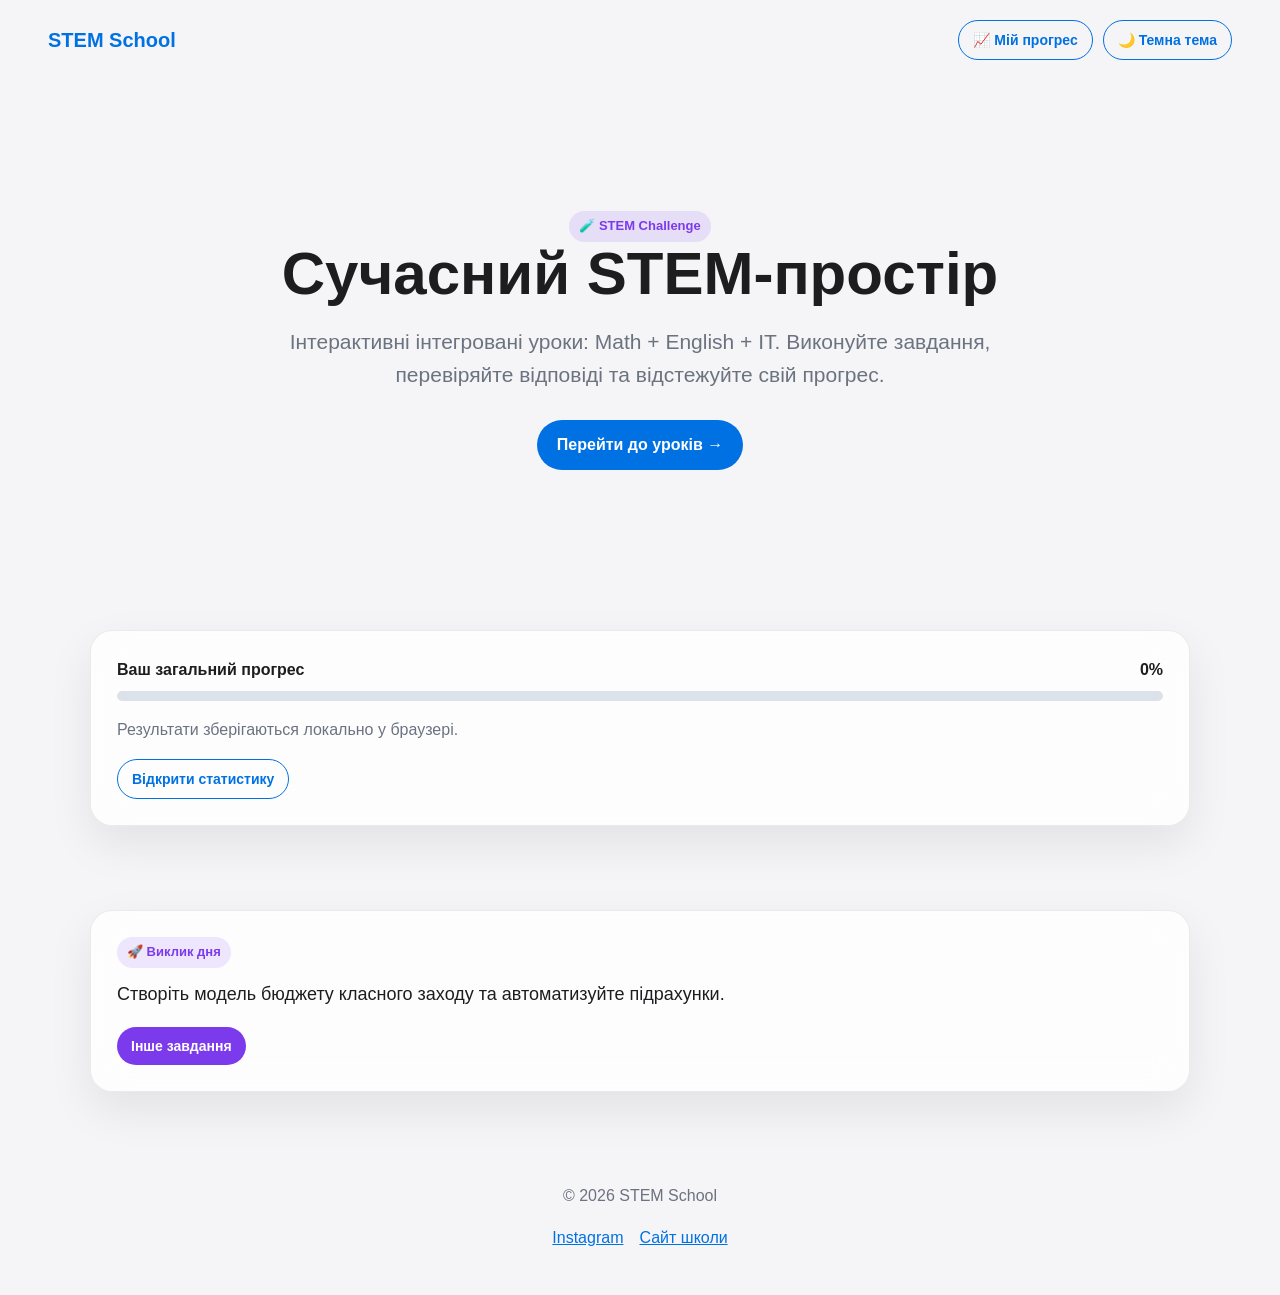
==== commit a2702863: "Fix: update documentation" ====
--- a/index.html
+++ b/index.html
@@ -1,44 +1,71 @@
 <!doctype html>
-<html lang="uk"><head>
-<meta charset="utf-8"><meta name="viewport" content="width=device-width,initial-scale=1">
-<title>STEM School — сучасний STEM-простір</title>
-<link rel="stylesheet" href="css/common.css"><script src="js/progress.js"></script><script src="js/theme.js"></script>
-</head><body>
-<header class="site-header"><a class="logo" href="index.html">STEM School</a><div class="header-actions">
-<a class="btn secondary small" href="progress.html">📈 Мій прогрес</a><button class="btn secondary small" data-theme-toggle>🌙 Темна тема</button>
-</div></header>
-<main>
-<section class="hero container">
-<span class="badge">🧪 STEM Challenge</span>
-<h1>Сучасний STEM-простір</h1>
-<p>Інтерактивні інтегровані уроки: Math + English + IT. Виконуйте завдання, перевіряйте відповіді та відстежуйте свій прогрес.</p>
-<a class="button" href="menu.html">Перейти до уроків →</a>
-</section>
-<section class="container section"><div class="card">
-<div class="progress-line"><strong>Ваш загальний прогрес</strong><strong data-overall-progress>0%</strong></div>
-<div class="progress-track"><div class="progress-fill" data-progress-fill="lesson_one"></div></div>
-<p class="muted">Результати зберігаються локально у браузері.</p>
-<a class="btn secondary small" href="progress.html">Відкрити статистику</a>
-</div></section>
-<section class="container section"><div class="card stem-challenge">
-<span class="badge">🚀 Виклик дня</span><p id="challenge-text" class="challenge-text"></p>
-<button id="new-challenge" class="btn purple small">Інше завдання</button>
-</div></section>
-</main>
-<footer><p>© 2026 STEM School</p><a href="https://www.instagram.com/gimnasium942024/" target="_blank" rel="noopener">Instagram</a><a href="https://school94zp.klasna.com/" target="_blank" rel="noopener">Сайт школи</a></footer>
-<script src="js/app.js"></script><script>
-const challenges=[
-"Розрахуйте собівартість страви, якщо ціни на інгредієнти зростуть на 15%.",
-"Створіть модель бюджету класного заходу та автоматизуйте підрахунки.",
-"Перекладіть коротку інструкцію рецепту англійською.",
-"Побудуйте діаграму витрат у відсотках.",
-"Створіть міні-калькулятор вартості порцій.",
-"Проаналізуйте, як зміниться результат при збільшенні ціни на 10%.",
-"Розробіть алгоритм розрахунку знижки.",
-"Змоделюйте бюджет при зростанні цін на 8%.",
-"Порівняйте два варіанти витрат та обґрунтуйте вибір.",
-"Створіть таблицю обліку витрат і графік."
-];
-function newChallenge(){document.getElementById("challenge-text").textContent=challenges[Math.floor(Math.random()*challenges.length)]}
-document.getElementById("new-challenge").addEventListener("click",newChallenge);newChallenge();
-</script></body></html>+<html lang="uk">
+
+<head>
+    <meta charset="utf-8">
+    <meta name="viewport" content="width=device-width,initial-scale=1">
+    <title>STEM School — сучасний STEM-простір</title>
+    <link rel="stylesheet" href="css/common.css">
+    <script src="js/progress.js"></script>
+    <script src="js/theme.js"></script>
+</head>
+
+<body>
+    <header class="site-header"><a class="logo" href="index.html">STEM School</a>
+        <div class="header-actions">
+            <a class="btn secondary small" href="progress.html">📈 Мій прогрес</a><button class="btn secondary small"
+                data-theme-toggle>🌙 Темна тема</button>
+        </div>
+    </header>
+    <main>
+        <section class="hero container">
+            <span class="badge">🧪 STEM Challenge</span>
+            <h1>Сучасний STEM-простір</h1>
+            <p>Інтерактивні інтегровані уроки: Math + English + IT. Виконуйте завдання, перевіряйте відповіді та
+                відстежуйте свій прогрес.</p>
+            <a class="button" href="menu.html">Перейти до уроків →</a>
+        </section>
+        <section class="container section">
+            <div class="card">
+                <div class="progress-line"><strong>Ваш загальний прогрес</strong><strong
+                        data-overall-progress>0%</strong></div>
+                <div class="progress-track">
+                    <div class="progress-fill" data-progress-fill="lesson_one"></div>
+                </div>
+                <p class="muted">Результати зберігаються локально у браузері.</p>
+                <a class="btn secondary small" href="progress.html">Відкрити статистику</a>
+            </div>
+        </section>
+        <section class="container section">
+            <div class="card stem-challenge">
+                <span class="badge">🚀 Виклик дня</span>
+                <p id="challenge-text" class="challenge-text"></p>
+                <button id="new-challenge" class="btn purple small">Інше завдання</button>
+            </div>
+        </section>
+    </main>
+    <footer>
+        <p>© 2026 STEM School</p><a href="https://www.instagram.com/gimnasium942024/" target="_blank"
+            rel="noopener">Instagram</a><a href="https://school94zp.klasna.com/" target="_blank" rel="noopener">Сайт
+            школи</a>
+    </footer>
+    <script src="js/app.js"></script>
+    <script>
+        const challenges = [
+            "Розрахуйте собівартість страви, якщо ціни на інгредієнти зростуть на 15%.",
+            "Створіть модель бюджету класного заходу та автоматизуйте підрахунки.",
+            "Перекладіть коротку інструкцію рецепту англійською.",
+            "Побудуйте діаграму витрат у відсотках.",
+            "Створіть міні-калькулятор вартості порцій.",
+            "Проаналізуйте, як зміниться результат при збільшенні ціни на 10%.",
+            "Розробіть алгоритм розрахунку знижки.",
+            "Змоделюйте бюджет при зростанні цін на 8%.",
+            "Порівняйте два варіанти витрат та обґрунтуйте вибір.",
+            "Створіть таблицю обліку витрат і графік."
+        ];
+        function newChallenge() { document.getElementById("challenge-text").textContent = challenges[Math.floor(Math.random() * challenges.length)] }
+        document.getElementById("new-challenge").addEventListener("click", newChallenge); newChallenge();
+    </script>
+</body>
+
+</html>
